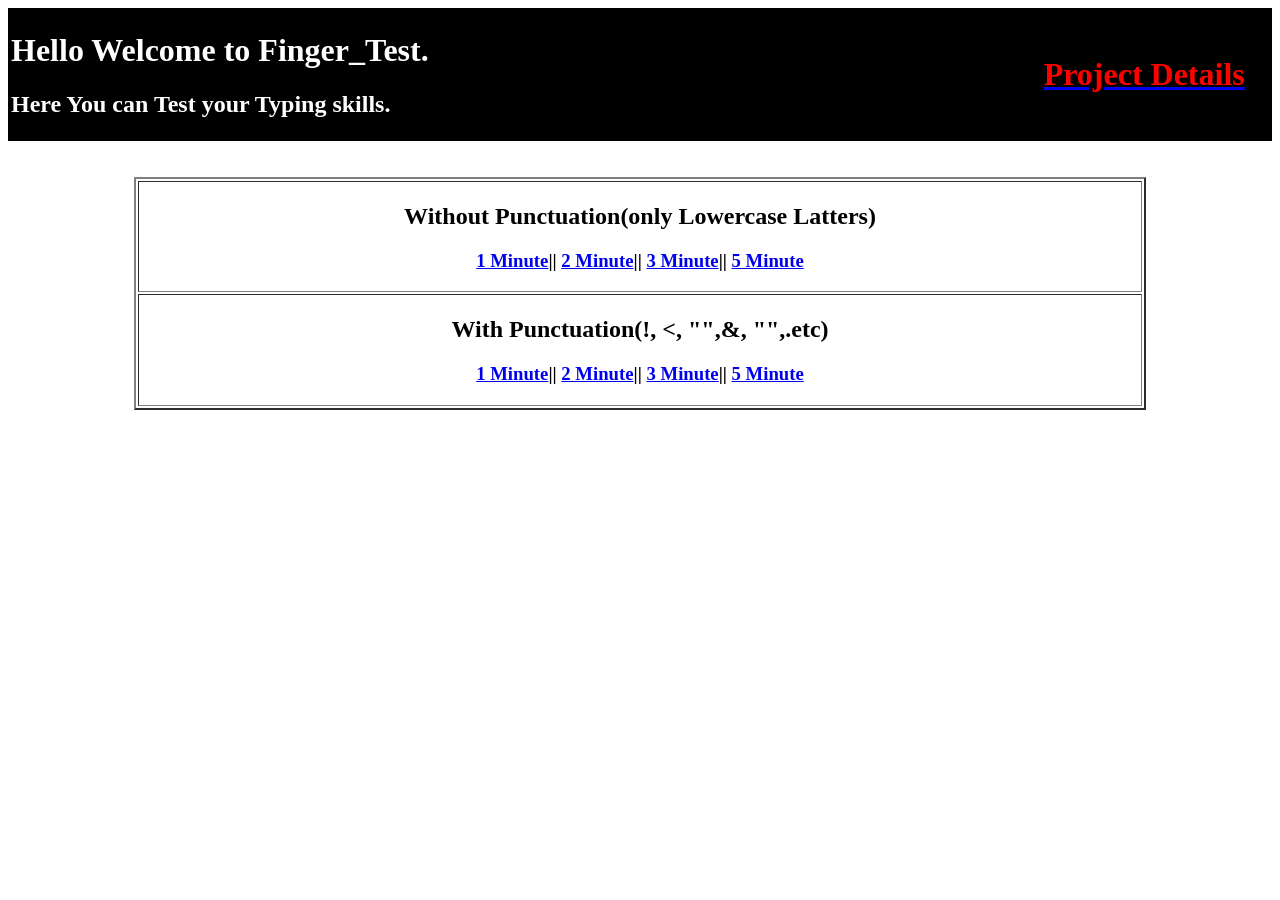
==== Index.html @ daffdd24 "Add files via upload" ====
<!DOCTYPE html>
<html lang="en">

<head>
    <meta charset="UTF-8">
    <meta name="viewport" content="width=device-width, initial-scale=1.0">
    <title>Home Page</title>
    <link rel="stylesheet" href="index.css">
</head>

<body>
    <table width="100%" class="navbar" bgcolor="black">
        <tr>
            <th width="80%" align="left">
                <h1>Hello Welcome to Finger_Test.</h1>
                <h2>Here You can Test your Typing skills.</h2>
            </th>
            <th width="20%">
                <a href="credits.html">
                    <font color="red">
                        <h1>Project Details</h1>
                    </font>
                </a>
            </th>
        </tr>
    </table>
    <br>
    <br>
    <table class="table" width=80% align="center" border=2px>
        <tr>
            <th>
                <h2>Without Punctuation(only Lowercase Latters)</h2>
                <h3><a href="typingtest1min.html" div class=links2>1 Minute</a>||
                    <a href="typingtest2min.html" div class=links2>2 Minute</a>||
                    <a href="typingtest3min.html" div class=links2>3 Minute</a>||
                    <a href="typingtest5min.html" div class=links2>5 Minute</a>
                </h3>
            </th>
        </tr>

        <tr>
            <th>
                <h2>With Punctuation(!,
                    <, "",&, "",.etc)</h2>
                        <h3><a href="typingtestp1min.html" div class=links2>1 Minute</a>||
                            <a href="typingtestp2min.html" div class=links2>2 Minute</a>||
                            <a href="typingtestp3min.html" div class=links2>3 Minute</a>||
                            <a href="typingtestp5min.html" div class=links2>5 Minute</a>
                        </h3>
            </th>
        </tr>
    </table>
</body>

</html>
---- index.css ----
.navbar {
    color: white;
}
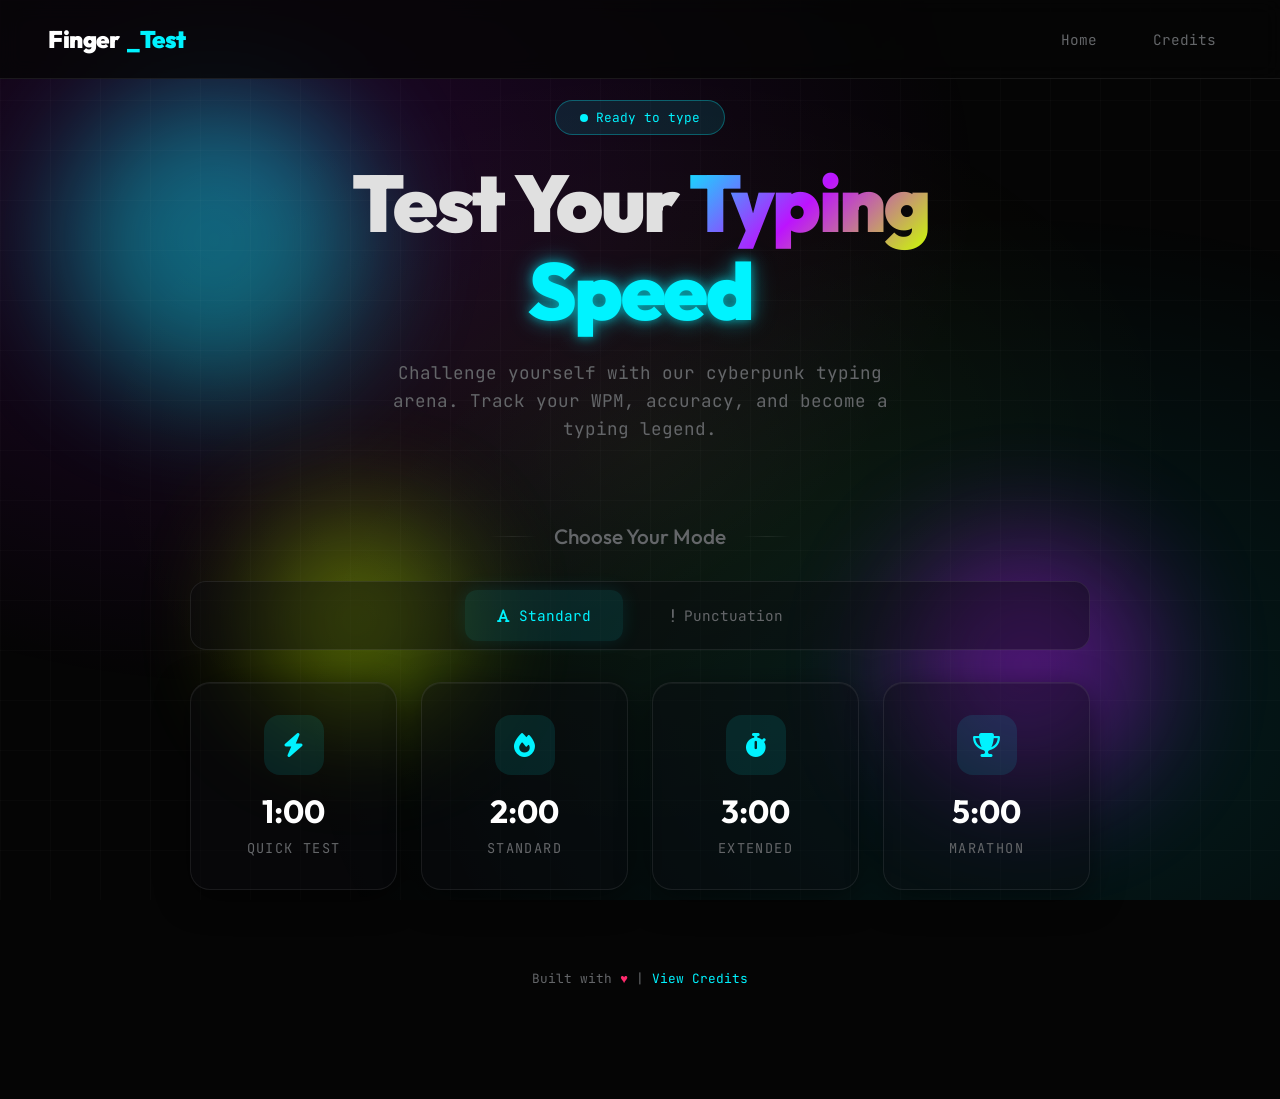
==== commit 6922763d: "update bainchod" ====
--- a/Index.html
+++ b/Index.html
@@ -1,55 +1,185 @@
-<!DOCTYPE html>
-<html lang="en">
-
-<head>
-    <meta charset="UTF-8">
-    <meta name="viewport" content="width=device-width, initial-scale=1.0">
-    <title>Home Page</title>
-    <link rel="stylesheet" href="index.css">
-</head>
-
-<body>
-    <table width="100%" class="navbar" bgcolor="black">
-        <tr>
-            <th width="80%" align="left">
-                <h1>Hello Welcome to Finger_Test.</h1>
-                <h2>Here You can Test your Typing skills.</h2>
-            </th>
-            <th width="20%">
-                <a href="credits.html">
-                    <font color="red">
-                        <h1>Project Details</h1>
-                    </font>
-                </a>
-            </th>
-        </tr>
-    </table>
-    <br>
-    <br>
-    <table class="table" width=80% align="center" border=2px>
-        <tr>
-            <th>
-                <h2>Without Punctuation(only Lowercase Latters)</h2>
-                <h3><a href="typingtest1min.html" div class=links2>1 Minute</a>||
-                    <a href="typingtest2min.html" div class=links2>2 Minute</a>||
-                    <a href="typingtest3min.html" div class=links2>3 Minute</a>||
-                    <a href="typingtest5min.html" div class=links2>5 Minute</a>
-                </h3>
-            </th>
-        </tr>
-
-        <tr>
-            <th>
-                <h2>With Punctuation(!,
-                    <, "",&, "",.etc)</h2>
-                        <h3><a href="typingtestp1min.html" div class=links2>1 Minute</a>||
-                            <a href="typingtestp2min.html" div class=links2>2 Minute</a>||
-                            <a href="typingtestp3min.html" div class=links2>3 Minute</a>||
-                            <a href="typingtestp5min.html" div class=links2>5 Minute</a>
-                        </h3>
-            </th>
-        </tr>
-    </table>
-</body>
-
-</html>+<!DOCTYPE html>
+<html lang="en">
+<head>
+    <meta charset="UTF-8">
+    <meta name="viewport" content="width=device-width, initial-scale=1.0">
+    <title>Finger_Test | Speed Typing Game</title>
+    <link rel="stylesheet" href="styles.css">
+    <link rel="stylesheet" href="https://cdnjs.cloudflare.com/ajax/libs/font-awesome/6.5.1/css/all.min.css">
+</head>
+<body>
+    <!-- Floating Background Shapes -->
+    <div class="floating-shapes">
+        <div class="shape shape-1"></div>
+        <div class="shape shape-2"></div>
+        <div class="shape shape-3"></div>
+    </div>
+
+    <!-- Navigation -->
+    <nav class="nav" data-testid="main-navigation">
+        <a href="Index.html" class="nav-logo" data-testid="nav-logo">
+            Finger<span>_Test</span>
+        </a>
+        <ul class="nav-links">
+            <li><a href="Index.html" data-testid="nav-home">Home</a></li>
+            <li><a href="credits.html" data-testid="nav-credits">Credits</a></li>
+        </ul>
+    </nav>
+
+    <!-- Main Content -->
+    <main class="home-container" data-testid="home-container">
+        <!-- Hero Section -->
+        <section class="hero" data-testid="hero-section">
+            <div class="hero-badge" data-testid="hero-badge">
+                <span>Ready to type</span>
+            </div>
+            <h1 class="hero-title">
+                Test Your <span class="gradient-text">Typing</span><br>
+                <span class="neon-text">Speed</span>
+            </h1>
+            <p class="hero-subtitle">
+                Challenge yourself with our cyberpunk typing arena. 
+                Track your WPM, accuracy, and become a typing legend.
+            </p>
+        </section>
+
+        <!-- Mode Selection -->
+        <section class="modes-section" data-testid="modes-section">
+            <div class="section-header">
+                <h2 class="section-title">Choose Your Mode</h2>
+            </div>
+
+            <!-- Category Tabs -->
+            <div class="category-tabs" data-testid="category-tabs">
+                <button class="tab-btn active" data-tab="standard" data-testid="tab-standard">
+                    <i class="fas fa-font"></i> Standard
+                </button>
+                <button class="tab-btn" data-tab="punctuation" data-testid="tab-punctuation">
+                    <i class="fas fa-exclamation"></i> Punctuation
+                </button>
+            </div>
+
+            <!-- Standard Mode Cards -->
+            <div id="standard-modes" class="modes-grid" data-testid="standard-modes">
+                <a href="typingtest1min.html" class="mode-card glass-card glass-card-hover" data-testid="mode-1min">
+                    <div class="mode-card-content">
+                        <div class="mode-icon">
+                            <i class="fas fa-bolt"></i>
+                        </div>
+                        <div class="mode-time">1:00</div>
+                        <div class="mode-label">Quick Test</div>
+                    </div>
+                </a>
+                <a href="typingtest2min.html" class="mode-card glass-card glass-card-hover" data-testid="mode-2min">
+                    <div class="mode-card-content">
+                        <div class="mode-icon">
+                            <i class="fas fa-fire"></i>
+                        </div>
+                        <div class="mode-time">2:00</div>
+                        <div class="mode-label">Standard</div>
+                    </div>
+                </a>
+                <a href="typingtest3min.html" class="mode-card glass-card glass-card-hover" data-testid="mode-3min">
+                    <div class="mode-card-content">
+                        <div class="mode-icon">
+                            <i class="fas fa-stopwatch"></i>
+                        </div>
+                        <div class="mode-time">3:00</div>
+                        <div class="mode-label">Extended</div>
+                    </div>
+                </a>
+                <a href="typingtest5min.html" class="mode-card glass-card glass-card-hover" data-testid="mode-5min">
+                    <div class="mode-card-content">
+                        <div class="mode-icon">
+                            <i class="fas fa-trophy"></i>
+                        </div>
+                        <div class="mode-time">5:00</div>
+                        <div class="mode-label">Marathon</div>
+                    </div>
+                </a>
+            </div>
+
+            <!-- Punctuation Mode Cards -->
+            <div id="punctuation-modes" class="modes-grid hidden" data-testid="punctuation-modes">
+                <a href="typingtestp1min.html" class="mode-card glass-card glass-card-hover" data-testid="mode-p1min">
+                    <div class="mode-card-content">
+                        <div class="mode-icon">
+                            <i class="fas fa-bolt"></i>
+                        </div>
+                        <div class="mode-time">1:00</div>
+                        <div class="mode-label">Quick + Punct</div>
+                    </div>
+                </a>
+                <a href="typingtestp2min.html" class="mode-card glass-card glass-card-hover" data-testid="mode-p2min">
+                    <div class="mode-card-content">
+                        <div class="mode-icon">
+                            <i class="fas fa-fire"></i>
+                        </div>
+                        <div class="mode-time">2:00</div>
+                        <div class="mode-label">Standard + Punct</div>
+                    </div>
+                </a>
+                <a href="typingtestp3min.html" class="mode-card glass-card glass-card-hover" data-testid="mode-p3min">
+                    <div class="mode-card-content">
+                        <div class="mode-icon">
+                            <i class="fas fa-stopwatch"></i>
+                        </div>
+                        <div class="mode-time">3:00</div>
+                        <div class="mode-label">Extended + Punct</div>
+                    </div>
+                </a>
+                <a href="typingtestp5min.html" class="mode-card glass-card glass-card-hover" data-testid="mode-p5min">
+                    <div class="mode-card-content">
+                        <div class="mode-icon">
+                            <i class="fas fa-trophy"></i>
+                        </div>
+                        <div class="mode-time">5:00</div>
+                        <div class="mode-label">Marathon + Punct</div>
+                    </div>
+                </a>
+            </div>
+        </section>
+
+        <!-- Footer -->
+        <footer class="footer" data-testid="footer">
+            <p>Built with <span style="color: var(--error);">♥</span> | <a href="credits.html">View Credits</a></p>
+        </footer>
+    </main>
+
+    <script>
+        // Tab Switching
+        const tabBtns = document.querySelectorAll('.tab-btn');
+        const standardModes = document.getElementById('standard-modes');
+        const punctuationModes = document.getElementById('punctuation-modes');
+
+        tabBtns.forEach(btn => {
+            btn.addEventListener('click', () => {
+                // Remove active from all
+                tabBtns.forEach(b => b.classList.remove('active'));
+                // Add active to clicked
+                btn.classList.add('active');
+                
+                // Toggle visibility
+                if (btn.dataset.tab === 'standard') {
+                    standardModes.classList.remove('hidden');
+                    punctuationModes.classList.add('hidden');
+                } else {
+                    standardModes.classList.add('hidden');
+                    punctuationModes.classList.remove('hidden');
+                }
+            });
+        });
+
+        // Add hover sound effect (optional enhancement)
+        const cards = document.querySelectorAll('.mode-card');
+        cards.forEach(card => {
+            card.addEventListener('mouseenter', () => {
+                card.style.transform = 'translateY(-8px) scale(1.02)';
+            });
+            card.addEventListener('mouseleave', () => {
+                card.style.transform = '';
+            });
+        });
+    </script>
+</body>
+</html>
--- a/styles.css
+++ b/styles.css
@@ -0,0 +1,933 @@
+/* ===== CYBERPUNK NEON TYPING TEST - DESIGN SYSTEM ===== */
+
+/* Google Fonts */
+@import url('https://fonts.googleapis.com/css2?family=Outfit:wght@300;500;700;900&display=swap');
+@import url('https://fonts.googleapis.com/css2?family=JetBrains+Mono:wght@400;500;700&display=swap');
+
+/* CSS Reset & Variables */
+* {
+    margin: 0;
+    padding: 0;
+    box-sizing: border-box;
+}
+
+:root {
+    /* Colors */
+    --bg-void: #050505;
+    --bg-surface: rgba(20, 20, 30, 0.6);
+    --bg-glass: rgba(10, 10, 15, 0.4);
+    --surface-glass: rgba(255, 255, 255, 0.03);
+    
+    --primary: #00f3ff;
+    --secondary: #bc13fe;
+    --accent: #ccff00;
+    --tertiary: #ff6b35;
+    
+    --text-main: #e0e0e0;
+    --text-muted: #646669;
+    --text-bright: #ffffff;
+    
+    --success: #00ff9d;
+    --error: #ff2a6d;
+    
+    --border-glass: rgba(255, 255, 255, 0.08);
+    --border-glow: rgba(0, 243, 255, 0.3);
+    
+    /* Typography */
+    --font-heading: 'Outfit', sans-serif;
+    --font-mono: 'JetBrains Mono', monospace;
+    
+    /* Spacing */
+    --space-xs: 0.5rem;
+    --space-sm: 1rem;
+    --space-md: 1.5rem;
+    --space-lg: 2rem;
+    --space-xl: 3rem;
+    --space-2xl: 5rem;
+    
+    /* Transitions */
+    --transition-fast: 0.2s cubic-bezier(0.4, 0, 0.2, 1);
+    --transition-smooth: 0.3s cubic-bezier(0.4, 0, 0.2, 1);
+    --transition-bounce: 0.5s cubic-bezier(0.68, -0.55, 0.265, 1.55);
+}
+
+/* ===== BASE STYLES ===== */
+html {
+    scroll-behavior: smooth;
+}
+
+body {
+    font-family: var(--font-mono);
+    background: var(--bg-void);
+    color: var(--text-main);
+    min-height: 100vh;
+    overflow-x: hidden;
+    position: relative;
+}
+
+/* Animated Background */
+body::before {
+    content: '';
+    position: fixed;
+    top: 0;
+    left: 0;
+    width: 100%;
+    height: 100%;
+    background: 
+        radial-gradient(ellipse at 20% 20%, rgba(188, 19, 254, 0.15) 0%, transparent 50%),
+        radial-gradient(ellipse at 80% 80%, rgba(0, 243, 255, 0.1) 0%, transparent 50%),
+        radial-gradient(ellipse at 50% 50%, rgba(204, 255, 0, 0.05) 0%, transparent 60%);
+    pointer-events: none;
+    z-index: -1;
+    animation: bgPulse 8s ease-in-out infinite;
+}
+
+/* Grid Pattern Overlay */
+body::after {
+    content: '';
+    position: fixed;
+    top: 0;
+    left: 0;
+    width: 100%;
+    height: 100%;
+    background-image: 
+        linear-gradient(rgba(255,255,255,0.02) 1px, transparent 1px),
+        linear-gradient(90deg, rgba(255,255,255,0.02) 1px, transparent 1px);
+    background-size: 50px 50px;
+    pointer-events: none;
+    z-index: -1;
+}
+
+/* ===== ANIMATIONS ===== */
+@keyframes bgPulse {
+    0%, 100% { opacity: 1; }
+    50% { opacity: 0.7; }
+}
+
+@keyframes float {
+    0%, 100% { transform: translateY(0px); }
+    50% { transform: translateY(-15px); }
+}
+
+@keyframes floatReverse {
+    0%, 100% { transform: translateY(0px); }
+    50% { transform: translateY(15px); }
+}
+
+@keyframes pulseGlow {
+    0%, 100% { box-shadow: 0 0 5px rgba(0, 243, 255, 0.2), 0 0 10px rgba(0, 243, 255, 0.1); }
+    50% { box-shadow: 0 0 20px rgba(0, 243, 255, 0.5), 0 0 40px rgba(0, 243, 255, 0.2); }
+}
+
+@keyframes textGlow {
+    0%, 100% { text-shadow: 0 0 10px rgba(0, 243, 255, 0.5), 0 0 20px rgba(0, 243, 255, 0.3); }
+    50% { text-shadow: 0 0 20px rgba(0, 243, 255, 0.8), 0 0 40px rgba(0, 243, 255, 0.5), 0 0 60px rgba(0, 243, 255, 0.3); }
+}
+
+@keyframes slideUp {
+    from { 
+        opacity: 0; 
+        transform: translateY(30px); 
+    }
+    to { 
+        opacity: 1; 
+        transform: translateY(0); 
+    }
+}
+
+@keyframes scaleIn {
+    from { 
+        opacity: 0; 
+        transform: scale(0.9); 
+    }
+    to { 
+        opacity: 1; 
+        transform: scale(1); 
+    }
+}
+
+@keyframes blink {
+    0%, 100% { opacity: 1; }
+    50% { opacity: 0; }
+}
+
+@keyframes morphSize {
+    0%, 100% { border-radius: 30% 70% 70% 30% / 30% 30% 70% 70%; }
+    25% { border-radius: 58% 42% 75% 25% / 76% 46% 54% 24%; }
+    50% { border-radius: 50% 50% 33% 67% / 55% 27% 73% 45%; }
+    75% { border-radius: 33% 67% 58% 42% / 63% 68% 32% 37%; }
+}
+
+@keyframes rotateGlow {
+    0% { transform: rotate(0deg); }
+    100% { transform: rotate(360deg); }
+}
+
+@keyframes typewriter {
+    from { width: 0; }
+    to { width: 100%; }
+}
+
+/* ===== GLASSMORPHISM COMPONENTS ===== */
+.glass-card {
+    background: var(--bg-glass);
+    backdrop-filter: blur(12px) saturate(180%);
+    -webkit-backdrop-filter: blur(12px) saturate(180%);
+    border: 1px solid var(--border-glass);
+    border-radius: 20px;
+    box-shadow: 
+        0 8px 32px 0 rgba(0, 0, 0, 0.5),
+        inset 0 1px 0 rgba(255, 255, 255, 0.05);
+}
+
+.glass-card-hover {
+    transition: all var(--transition-smooth);
+}
+
+.glass-card-hover:hover {
+    transform: translateY(-8px) scale(1.02);
+    border-color: var(--secondary);
+    box-shadow: 
+        0 20px 50px rgba(188, 19, 254, 0.2),
+        0 0 30px rgba(188, 19, 254, 0.1),
+        inset 0 1px 0 rgba(255, 255, 255, 0.1);
+}
+
+/* ===== NAVIGATION ===== */
+.nav {
+    position: fixed;
+    top: 0;
+    left: 0;
+    right: 0;
+    padding: var(--space-md) var(--space-xl);
+    display: flex;
+    justify-content: space-between;
+    align-items: center;
+    z-index: 100;
+    background: rgba(5, 5, 5, 0.8);
+    backdrop-filter: blur(10px);
+    border-bottom: 1px solid var(--border-glass);
+}
+
+.nav-logo {
+    font-family: var(--font-heading);
+    font-size: 1.5rem;
+    font-weight: 900;
+    letter-spacing: -0.02em;
+    color: var(--text-bright);
+    text-decoration: none;
+    display: flex;
+    align-items: center;
+    gap: var(--space-xs);
+}
+
+.nav-logo span {
+    color: var(--primary);
+    animation: textGlow 3s ease-in-out infinite;
+}
+
+.nav-links {
+    display: flex;
+    gap: var(--space-md);
+    list-style: none;
+}
+
+.nav-links a {
+    color: var(--text-muted);
+    text-decoration: none;
+    font-size: 0.9rem;
+    transition: all var(--transition-fast);
+    padding: var(--space-xs) var(--space-sm);
+    border-radius: 8px;
+}
+
+.nav-links a:hover {
+    color: var(--primary);
+    background: rgba(0, 243, 255, 0.1);
+}
+
+/* ===== HOME PAGE ===== */
+.home-container {
+    min-height: 100vh;
+    display: flex;
+    flex-direction: column;
+    align-items: center;
+    justify-content: center;
+    padding: var(--space-2xl) var(--space-lg);
+    padding-top: 100px;
+}
+
+/* Hero Section */
+.hero {
+    text-align: center;
+    margin-bottom: var(--space-2xl);
+    animation: slideUp 0.8s ease-out;
+}
+
+.hero-badge {
+    display: inline-flex;
+    align-items: center;
+    gap: var(--space-xs);
+    padding: var(--space-xs) var(--space-md);
+    background: rgba(0, 243, 255, 0.1);
+    border: 1px solid rgba(0, 243, 255, 0.3);
+    border-radius: 50px;
+    font-size: 0.8rem;
+    color: var(--primary);
+    margin-bottom: var(--space-md);
+    animation: pulseGlow 3s ease-in-out infinite;
+}
+
+.hero-badge::before {
+    content: '';
+    width: 8px;
+    height: 8px;
+    background: var(--primary);
+    border-radius: 50%;
+    animation: blink 1.5s ease-in-out infinite;
+}
+
+.hero-title {
+    font-family: var(--font-heading);
+    font-size: clamp(2.5rem, 8vw, 5rem);
+    font-weight: 900;
+    letter-spacing: -0.03em;
+    line-height: 1.1;
+    margin-bottom: var(--space-md);
+}
+
+.hero-title .gradient-text {
+    background: linear-gradient(135deg, var(--primary), var(--secondary), var(--accent));
+    -webkit-background-clip: text;
+    -webkit-text-fill-color: transparent;
+    background-clip: text;
+}
+
+.hero-title .neon-text {
+    color: var(--primary);
+    text-shadow: 
+        0 0 10px rgba(0, 243, 255, 0.5),
+        0 0 20px rgba(0, 243, 255, 0.3),
+        0 0 30px rgba(0, 243, 255, 0.2);
+}
+
+.hero-subtitle {
+    font-size: 1.1rem;
+    color: var(--text-muted);
+    max-width: 500px;
+    margin: 0 auto;
+    line-height: 1.6;
+}
+
+/* Floating Shapes */
+.floating-shapes {
+    position: fixed;
+    top: 0;
+    left: 0;
+    width: 100%;
+    height: 100%;
+    pointer-events: none;
+    z-index: -1;
+    overflow: hidden;
+}
+
+.shape {
+    position: absolute;
+    border-radius: 50%;
+    filter: blur(60px);
+    opacity: 0.4;
+}
+
+.shape-1 {
+    width: 300px;
+    height: 300px;
+    background: var(--primary);
+    top: 10%;
+    left: 5%;
+    animation: float 6s ease-in-out infinite, morphSize 15s ease-in-out infinite;
+}
+
+.shape-2 {
+    width: 250px;
+    height: 250px;
+    background: var(--secondary);
+    top: 60%;
+    right: 10%;
+    animation: floatReverse 8s ease-in-out infinite, morphSize 12s ease-in-out infinite reverse;
+}
+
+.shape-3 {
+    width: 200px;
+    height: 200px;
+    background: var(--accent);
+    bottom: 20%;
+    left: 20%;
+    animation: float 7s ease-in-out infinite 1s, morphSize 18s ease-in-out infinite;
+}
+
+/* Mode Selection Section */
+.modes-section {
+    width: 100%;
+    max-width: 900px;
+    animation: slideUp 0.8s ease-out 0.2s both;
+}
+
+.section-header {
+    text-align: center;
+    margin-bottom: var(--space-lg);
+}
+
+.section-title {
+    font-family: var(--font-heading);
+    font-size: 1.3rem;
+    font-weight: 500;
+    color: var(--text-muted);
+    display: flex;
+    align-items: center;
+    justify-content: center;
+    gap: var(--space-sm);
+}
+
+.section-title::before,
+.section-title::after {
+    content: '';
+    width: 50px;
+    height: 1px;
+    background: linear-gradient(90deg, transparent, var(--border-glass), transparent);
+}
+
+/* Mode Cards Grid */
+.modes-grid {
+    display: grid;
+    grid-template-columns: repeat(auto-fit, minmax(200px, 1fr));
+    gap: var(--space-md);
+    margin-bottom: var(--space-xl);
+}
+
+.mode-card {
+    position: relative;
+    padding: var(--space-lg);
+    text-align: center;
+    text-decoration: none;
+    overflow: hidden;
+    cursor: pointer;
+}
+
+.mode-card::before {
+    content: '';
+    position: absolute;
+    top: 0;
+    left: 0;
+    right: 0;
+    bottom: 0;
+    background: linear-gradient(135deg, transparent, rgba(0, 243, 255, 0.05));
+    opacity: 0;
+    transition: opacity var(--transition-smooth);
+}
+
+.mode-card:hover::before {
+    opacity: 1;
+}
+
+.mode-card::after {
+    content: '';
+    position: absolute;
+    top: -50%;
+    left: -50%;
+    width: 200%;
+    height: 200%;
+    background: conic-gradient(from 0deg, transparent, var(--primary), transparent, var(--secondary), transparent);
+    opacity: 0;
+    animation: rotateGlow 4s linear infinite;
+    transition: opacity var(--transition-smooth);
+}
+
+.mode-card:hover::after {
+    opacity: 0.1;
+}
+
+.mode-card-content {
+    position: relative;
+    z-index: 1;
+}
+
+.mode-icon {
+    width: 60px;
+    height: 60px;
+    margin: 0 auto var(--space-sm);
+    display: flex;
+    align-items: center;
+    justify-content: center;
+    font-size: 1.5rem;
+    color: var(--primary);
+    background: rgba(0, 243, 255, 0.1);
+    border-radius: 16px;
+    transition: all var(--transition-smooth);
+}
+
+.mode-card:hover .mode-icon {
+    transform: scale(1.1);
+    box-shadow: 0 0 30px rgba(0, 243, 255, 0.3);
+}
+
+.mode-time {
+    font-family: var(--font-heading);
+    font-size: 2rem;
+    font-weight: 700;
+    color: var(--text-bright);
+    margin-bottom: var(--space-xs);
+}
+
+.mode-label {
+    font-size: 0.85rem;
+    color: var(--text-muted);
+    text-transform: uppercase;
+    letter-spacing: 0.1em;
+}
+
+/* Category Tabs */
+.category-tabs {
+    display: flex;
+    justify-content: center;
+    gap: var(--space-sm);
+    margin-bottom: var(--space-lg);
+    padding: var(--space-xs);
+    background: var(--bg-glass);
+    backdrop-filter: blur(10px);
+    border-radius: 16px;
+    border: 1px solid var(--border-glass);
+}
+
+.tab-btn {
+    padding: var(--space-sm) var(--space-lg);
+    background: transparent;
+    border: none;
+    color: var(--text-muted);
+    font-family: var(--font-mono);
+    font-size: 0.9rem;
+    cursor: pointer;
+    border-radius: 12px;
+    transition: all var(--transition-fast);
+}
+
+.tab-btn:hover {
+    color: var(--text-main);
+    background: rgba(255, 255, 255, 0.05);
+}
+
+.tab-btn.active {
+    color: var(--primary);
+    background: rgba(0, 243, 255, 0.1);
+    box-shadow: 0 0 20px rgba(0, 243, 255, 0.1);
+}
+
+/* ===== TYPING TEST PAGE ===== */
+.test-container {
+    min-height: 100vh;
+    display: flex;
+    flex-direction: column;
+    align-items: center;
+    justify-content: center;
+    padding: var(--space-xl);
+    padding-top: 100px;
+}
+
+.test-header {
+    text-align: center;
+    margin-bottom: var(--space-lg);
+    animation: slideUp 0.6s ease-out;
+}
+
+.test-mode-badge {
+    display: inline-flex;
+    align-items: center;
+    gap: var(--space-xs);
+    padding: var(--space-xs) var(--space-md);
+    background: rgba(188, 19, 254, 0.1);
+    border: 1px solid rgba(188, 19, 254, 0.3);
+    border-radius: 50px;
+    font-size: 0.85rem;
+    color: var(--secondary);
+    margin-bottom: var(--space-sm);
+}
+
+/* Typing Wrapper */
+.wrapper {
+    width: 100%;
+    max-width: 900px;
+    padding: var(--space-xl);
+    background: var(--bg-glass);
+    backdrop-filter: blur(16px) saturate(180%);
+    -webkit-backdrop-filter: blur(16px) saturate(180%);
+    border: 1px solid var(--border-glass);
+    border-radius: 24px;
+    box-shadow: 
+        0 8px 32px rgba(0, 0, 0, 0.4),
+        0 0 60px rgba(0, 243, 255, 0.05),
+        inset 0 1px 0 rgba(255, 255, 255, 0.05);
+    animation: scaleIn 0.5s ease-out 0.2s both;
+}
+
+.input-field {
+    opacity: 0;
+    z-index: -999;
+    position: absolute;
+}
+
+/* Content Box */
+.content-box {
+    padding: var(--space-md) var(--space-lg) 0;
+    border-radius: 16px;
+    border: 2px solid var(--border-glass);
+    background: rgba(0, 0, 0, 0.3);
+    transition: border-color var(--transition-smooth);
+}
+
+.content-box:focus-within {
+    border-color: var(--primary);
+    box-shadow: 0 0 30px rgba(0, 243, 255, 0.1);
+}
+
+/* Typing Text */
+.typing-text {
+    overflow: hidden;
+    max-height: 280px;
+    position: relative;
+}
+
+.typing-text::after {
+    content: '';
+    position: absolute;
+    bottom: 0;
+    left: 0;
+    right: 0;
+    height: 40px;
+    background: linear-gradient(transparent, rgba(10, 10, 15, 0.8));
+    pointer-events: none;
+}
+
+.typing-text p {
+    font-size: 1.4rem;
+    line-height: 2;
+    text-align: left;
+    letter-spacing: 0.5px;
+    color: var(--text-muted);
+}
+
+.typing-text p span {
+    position: relative;
+    transition: color 0.1s ease;
+}
+
+.typing-text p span.correct {
+    color: var(--text-main);
+}
+
+.typing-text p span.incorrect {
+    color: var(--error);
+    background: rgba(255, 42, 109, 0.2);
+    border-radius: 2px;
+}
+
+.typing-text p span.active {
+    color: var(--text-bright);
+}
+
+.typing-text p span.active::before {
+    content: '';
+    position: absolute;
+    left: 0;
+    bottom: 0;
+    width: 2px;
+    height: 100%;
+    background: var(--accent);
+    box-shadow: 0 0 10px var(--accent), 0 0 20px var(--accent);
+    animation: blink 0.8s ease-in-out infinite;
+}
+
+/* Stats Bar */
+.content {
+    margin-top: var(--space-md);
+    display: flex;
+    padding: var(--space-md) 0;
+    flex-wrap: wrap;
+    align-items: center;
+    justify-content: space-between;
+    border-top: 1px solid var(--border-glass);
+    gap: var(--space-md);
+}
+
+.result-details {
+    display: flex;
+    flex-wrap: wrap;
+    align-items: center;
+    gap: var(--space-lg);
+    list-style: none;
+}
+
+.result-details li {
+    display: flex;
+    flex-direction: column;
+    align-items: center;
+    padding: var(--space-sm) var(--space-md);
+    background: rgba(255, 255, 255, 0.02);
+    border-radius: 12px;
+    min-width: 80px;
+    transition: all var(--transition-fast);
+}
+
+.result-details li:hover {
+    background: rgba(0, 243, 255, 0.05);
+    transform: translateY(-2px);
+}
+
+.result-details li p {
+    font-size: 0.7rem;
+    color: var(--text-muted);
+    text-transform: uppercase;
+    letter-spacing: 0.1em;
+    margin-bottom: 4px;
+}
+
+.result-details li span {
+    font-family: var(--font-heading);
+    font-size: 1.5rem;
+    font-weight: 700;
+}
+
+.result-details li.time span {
+    color: var(--primary);
+}
+
+.result-details li.mistake span {
+    color: var(--error);
+}
+
+.result-details li.wpm span {
+    color: var(--accent);
+}
+
+.result-details li.cpm span {
+    color: var(--secondary);
+}
+
+/* Buttons */
+.btn {
+    padding: var(--space-sm) var(--space-lg);
+    background: transparent;
+    border: 1px solid var(--primary);
+    color: var(--primary);
+    font-family: var(--font-heading);
+    font-size: 0.9rem;
+    font-weight: 600;
+    cursor: pointer;
+    border-radius: 12px;
+    transition: all var(--transition-smooth);
+    box-shadow: 0 0 10px rgba(0, 243, 255, 0.1);
+}
+
+.btn:hover {
+    background: rgba(0, 243, 255, 0.1);
+    box-shadow: 0 0 25px rgba(0, 243, 255, 0.3);
+    transform: scale(1.05);
+    text-shadow: 0 0 10px var(--primary);
+}
+
+.btn:active {
+    transform: scale(0.95);
+}
+
+.btn-secondary {
+    border-color: var(--secondary);
+    color: var(--secondary);
+    box-shadow: 0 0 10px rgba(188, 19, 254, 0.1);
+}
+
+.btn-secondary:hover {
+    background: rgba(188, 19, 254, 0.1);
+    box-shadow: 0 0 25px rgba(188, 19, 254, 0.3);
+    text-shadow: 0 0 10px var(--secondary);
+}
+
+/* Mode Switcher */
+.mode-switcher {
+    display: flex;
+    justify-content: center;
+    gap: var(--space-sm);
+    margin-top: var(--space-lg);
+    animation: slideUp 0.6s ease-out 0.4s both;
+}
+
+.mode-switcher a {
+    padding: var(--space-xs) var(--space-md);
+    color: var(--text-muted);
+    text-decoration: none;
+    font-size: 0.85rem;
+    border-radius: 8px;
+    transition: all var(--transition-fast);
+    border: 1px solid transparent;
+}
+
+.mode-switcher a:hover {
+    color: var(--primary);
+    background: rgba(0, 243, 255, 0.05);
+    border-color: rgba(0, 243, 255, 0.2);
+}
+
+.mode-switcher span {
+    color: var(--text-muted);
+    opacity: 0.3;
+}
+
+/* ===== FOOTER ===== */
+.footer {
+    text-align: center;
+    padding: var(--space-lg);
+    margin-top: auto;
+    color: var(--text-muted);
+    font-size: 0.8rem;
+}
+
+.footer a {
+    color: var(--primary);
+    text-decoration: none;
+    transition: all var(--transition-fast);
+}
+
+.footer a:hover {
+    text-shadow: 0 0 10px var(--primary);
+}
+
+/* ===== RESPONSIVE ===== */
+@media (max-width: 768px) {
+    .nav {
+        padding: var(--space-sm);
+    }
+    
+    .nav-logo {
+        font-size: 1.2rem;
+    }
+    
+    .nav-links {
+        display: none;
+    }
+    
+    .hero-title {
+        font-size: clamp(2rem, 10vw, 3.5rem);
+    }
+    
+    .modes-grid {
+        grid-template-columns: repeat(2, 1fr);
+        gap: var(--space-sm);
+    }
+    
+    .mode-card {
+        padding: var(--space-md);
+    }
+    
+    .mode-time {
+        font-size: 1.5rem;
+    }
+    
+    .wrapper {
+        padding: var(--space-md);
+        border-radius: 16px;
+    }
+    
+    .typing-text p {
+        font-size: 1.1rem;
+        line-height: 1.8;
+    }
+    
+    .result-details {
+        justify-content: center;
+        width: 100%;
+    }
+    
+    .result-details li {
+        min-width: 70px;
+    }
+    
+    .content {
+        flex-direction: column;
+    }
+    
+    .btn {
+        width: 100%;
+        margin-top: var(--space-sm);
+    }
+    
+    .mode-switcher {
+        flex-wrap: wrap;
+        justify-content: center;
+    }
+    
+    .category-tabs {
+        flex-wrap: wrap;
+    }
+}
+
+@media (max-width: 480px) {
+    .modes-grid {
+        grid-template-columns: 1fr;
+    }
+    
+    .shape {
+        display: none;
+    }
+    
+    .typing-text p {
+        font-size: 1rem;
+    }
+}
+
+/* ===== UTILITIES ===== */
+.hidden {
+    display: none !important;
+}
+
+.text-center {
+    text-align: center;
+}
+
+.mt-lg {
+    margin-top: var(--space-lg);
+}
+
+.mb-lg {
+    margin-bottom: var(--space-lg);
+}
+
+/* Selection */
+::selection {
+    background: rgba(0, 243, 255, 0.3);
+    color: var(--text-bright);
+}
+
+/* Scrollbar */
+::-webkit-scrollbar {
+    width: 8px;
+}
+
+::-webkit-scrollbar-track {
+    background: var(--bg-void);
+}
+
+::-webkit-scrollbar-thumb {
+    background: var(--border-glass);
+    border-radius: 4px;
+}
+
+::-webkit-scrollbar-thumb:hover {
+    background: var(--primary);
+}
+
+/* Focus States */
+*:focus {
+    outline: none;
+}
+
+*:focus-visible {
+    outline: 2px solid var(--primary);
+    outline-offset: 2px;
+}
